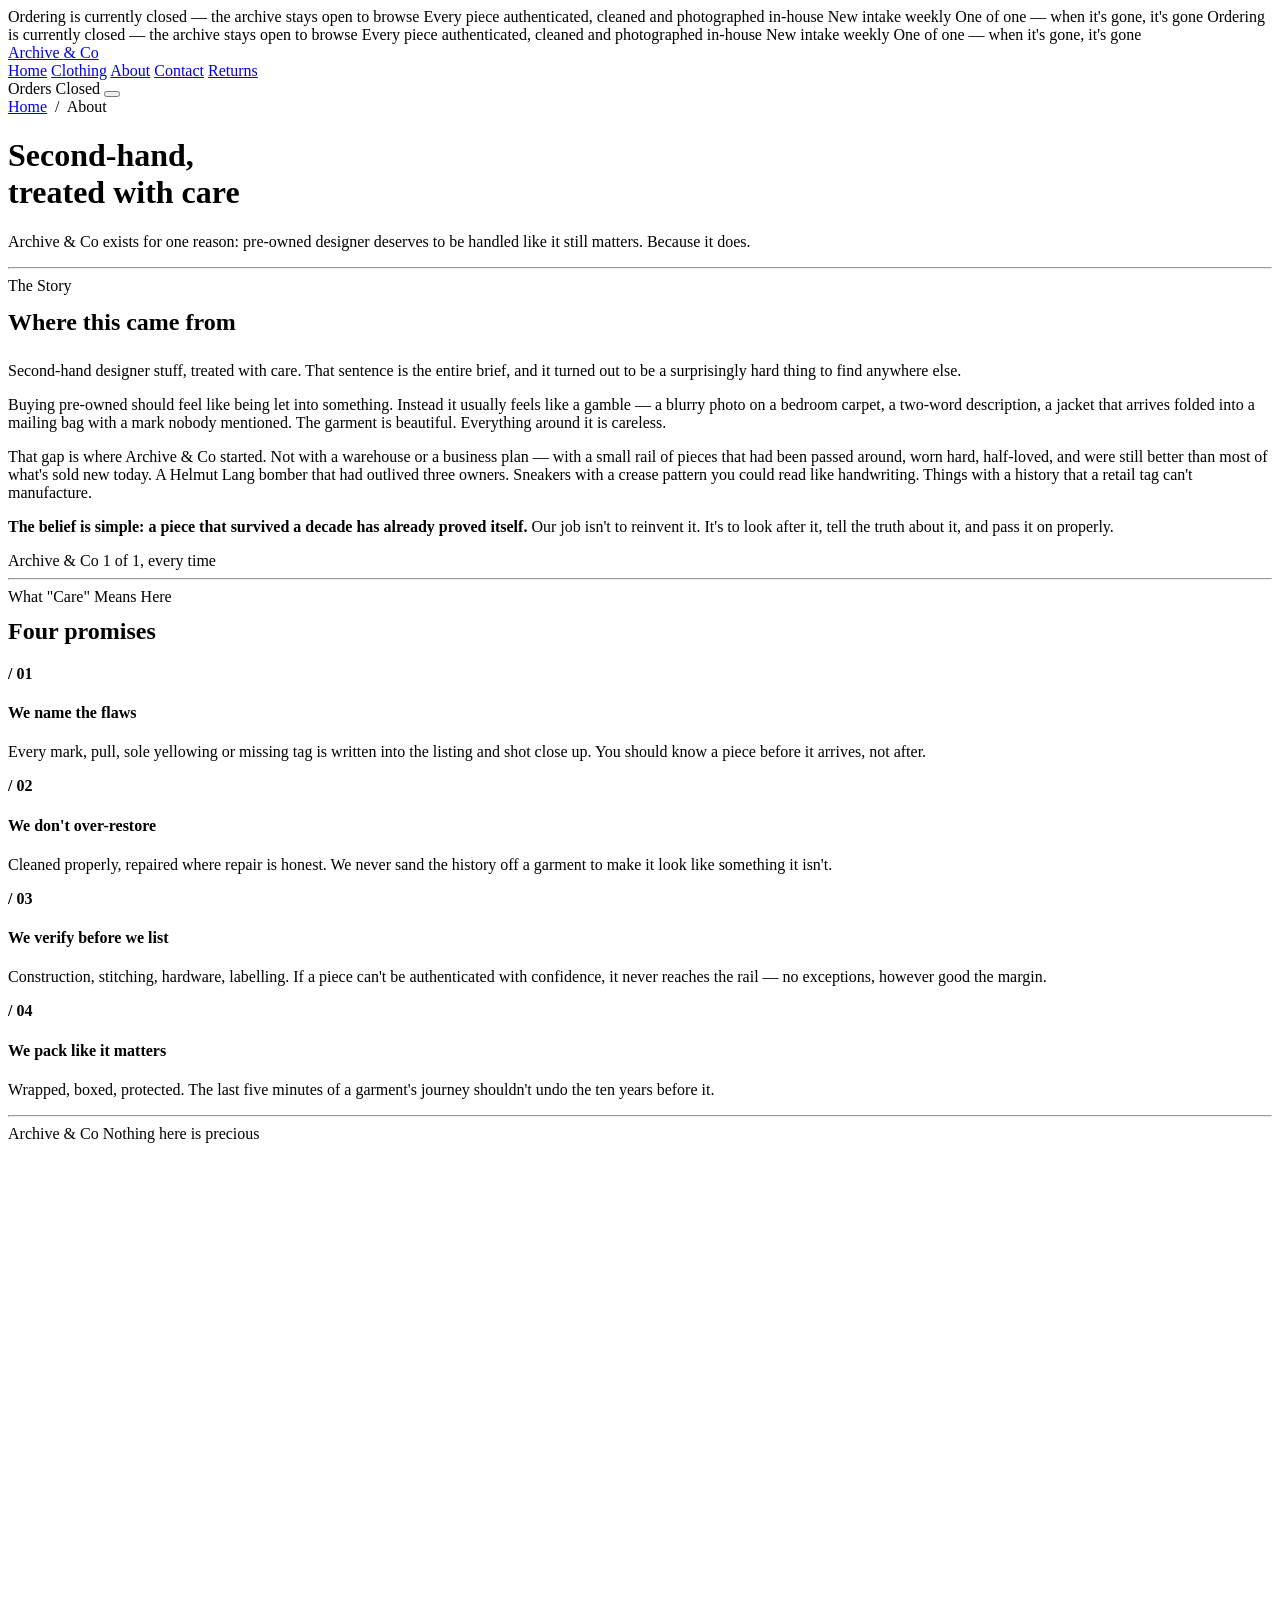
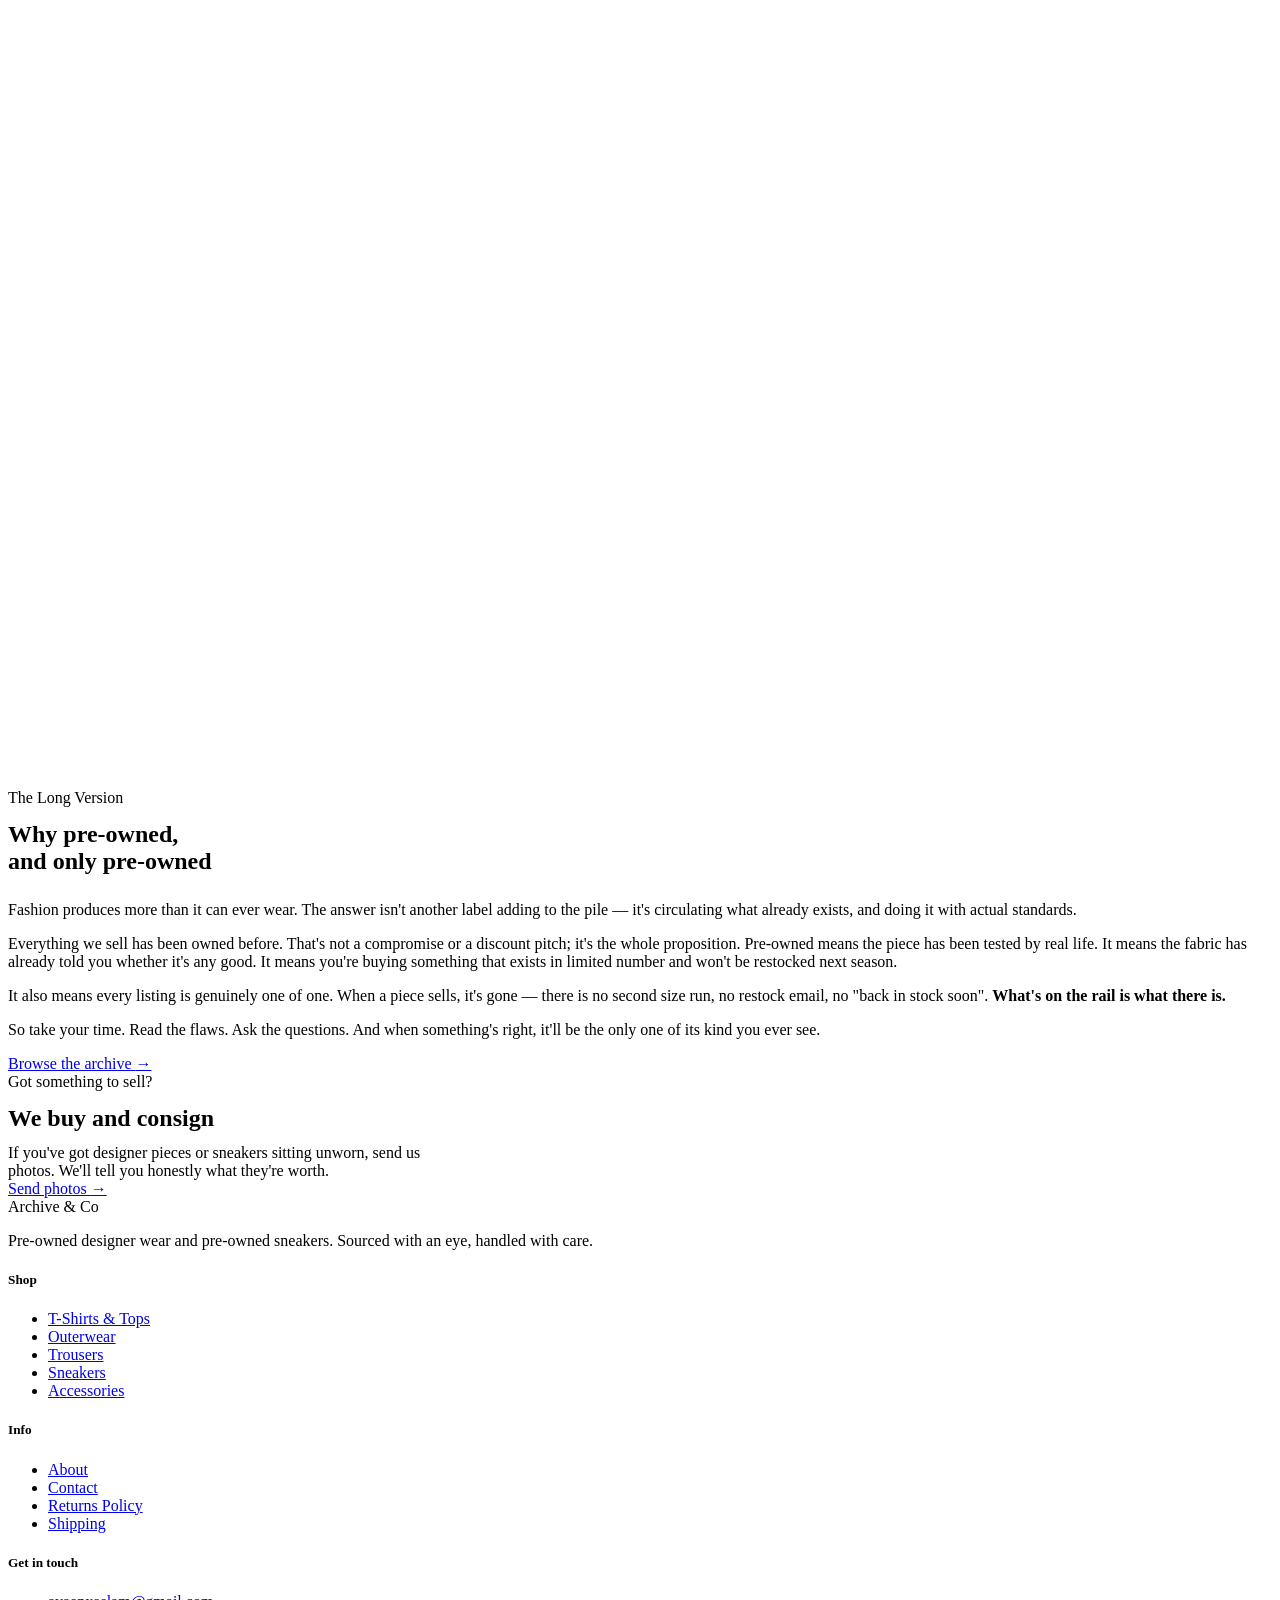
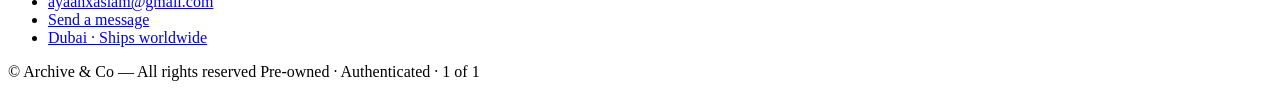
==== about.html @ ae539482 "Add files via upload" ====
<!DOCTYPE html>
<html lang="en">
<head>
<meta charset="utf-8">
<meta name="viewport" content="width=device-width, initial-scale=1">
<title>About — ARCHIVE &amp; CO</title>
<meta name="description" content="Second-hand designer, treated with care. The story behind Archive &amp; Co.">
<meta name="theme-color" content="#0a0a0b">
<link rel="icon" type="image/svg+xml" href="assets/favicon.svg">
<link rel="stylesheet" href="assets/css/style.css">
</head>
<body>
<!-- announcement -->
<div class="ticker">
  <div class="ticker-track">
    <span data-when="closed">Ordering is currently closed — the archive stays open to browse</span>
    <span data-when="open" hidden>Ordering is open — every piece is one of one</span>
    <span>Every piece authenticated, cleaned and photographed in-house</span>
    <span>New intake weekly</span>
    <span>One of one — when it's gone, it's gone</span>
    <span data-when="closed">Ordering is currently closed — the archive stays open to browse</span>
    <span data-when="open" hidden>Ordering is open — every piece is one of one</span>
    <span>Every piece authenticated, cleaned and photographed in-house</span>
    <span>New intake weekly</span>
    <span>One of one — when it's gone, it's gone</span>
  </div>
</div>

<!-- nav -->
<nav class="nav">
  <div class="nav-inner">
    <a class="brand" href="index.html">Archive <span class="amp">&amp;</span> Co</a>
    <div class="nav-links">
      <a href="index.html">Home</a>
      <a href="clothing.html">Clothing</a>
      <a href="about.html">About</a>
      <a href="contact.html">Contact</a>
      <a href="returns.html">Returns</a>
    </div>
    <div class="nav-right">
      <span class="nav-status" data-when="closed"><i class="dot"></i> Orders Closed</span>
      <span class="nav-status" data-when="open" hidden><i class="dot is-open"></i> Orders Open</span>
      <button class="burger" aria-label="Menu" aria-expanded="false">
        <span></span><span></span><span></span>
      </button>
    </div>
  </div>
</nav>

<header class="phead">
  <div class="wrap">
    <div class="crumb"><a href="index.html">Home</a> &nbsp;/&nbsp; About</div>
    <h1>Second-hand,<br>treated with care</h1>
    <p class="lede">Archive &amp; Co exists for one reason: pre-owned designer deserves to be handled
      like it still matters. Because it does.</p>
  </div>
</header>

<hr class="rule">

<section class="section">
  <div class="wrap split">
    <div class="prose rv">
      <span class="eyebrow">The Story</span>
      <h2 class="h-sec" style="margin:14px 0 26px">Where this came from</h2>

      <p class="first">Second-hand designer stuff, treated with care. That sentence is the entire
        brief, and it turned out to be a surprisingly hard thing to find anywhere else.</p>

      <p>Buying pre-owned should feel like being let into something. Instead it usually feels like
        a gamble — a blurry photo on a bedroom carpet, a two-word description, a jacket that arrives
        folded into a mailing bag with a mark nobody mentioned. The garment is beautiful. Everything
        around it is careless.</p>

      <p>That gap is where Archive &amp; Co started. Not with a warehouse or a business plan — with
        a small rail of pieces that had been passed around, worn hard, half-loved, and were still
        better than most of what's sold new today. A Helmut Lang bomber that had outlived three
        owners. Sneakers with a crease pattern you could read like handwriting. Things with a
        history that a retail tag can't manufacture.</p>

      <p><strong>The belief is simple: a piece that survived a decade has already proved itself.</strong>
        Our job isn't to reinvent it. It's to look after it, tell the truth about it, and pass it on
        properly.</p>
    </div>

    <div class="frame rv">
      <span class="frame-corner tl"></span><span class="frame-corner tr"></span>
      <span class="frame-corner bl"></span><span class="frame-corner br"></span>
      <div class="frame-logo">
        <span class="frame-logo-mark">Archive <span class="amp">&amp;</span> Co</span>
        <span class="frame-logo-sub">1 of 1, every time</span>
      </div>
    </div>
  </div>
</section>

<hr class="rule">

<section class="section">
  <div class="wrap">
    <div class="sec-head rv">
      <div>
        <span class="eyebrow">What "Care" Means Here</span>
        <h2 class="h-sec" style="margin-top:12px">Four promises</h2>
      </div>
    </div>
    <div class="steps">
      <div class="step rv">
        <b>/ 01</b>
        <h4>We name the flaws</h4>
        <p>Every mark, pull, sole yellowing or missing tag is written into the listing and shot close
           up. You should know a piece before it arrives, not after.</p>
      </div>
      <div class="step rv">
        <b>/ 02</b>
        <h4>We don't over-restore</h4>
        <p>Cleaned properly, repaired where repair is honest. We never sand the history off a garment
           to make it look like something it isn't.</p>
      </div>
      <div class="step rv">
        <b>/ 03</b>
        <h4>We verify before we list</h4>
        <p>Construction, stitching, hardware, labelling. If a piece can't be authenticated with
           confidence, it never reaches the rail — no exceptions, however good the margin.</p>
      </div>
      <div class="step rv">
        <b>/ 04</b>
        <h4>We pack like it matters</h4>
        <p>Wrapped, boxed, protected. The last five minutes of a garment's journey shouldn't undo
           the ten years before it.</p>
      </div>
    </div>
  </div>
</section>

<hr class="rule">

<section class="section">
  <div class="wrap split">
    <div class="frame rv" style="aspect-ratio:1/1">
      <span class="frame-corner tl"></span><span class="frame-corner tr"></span>
      <span class="frame-corner bl"></span><span class="frame-corner br"></span>
      <div class="frame-logo">
        <span class="frame-logo-mark">Archive <span class="amp">&amp;</span> Co</span>
        <span class="frame-logo-sub">Nothing here is precious</span>
      </div>
    </div>
    <div class="prose rv">
      <span class="eyebrow">The Long Version</span>
      <h2 class="h-sec" style="margin:14px 0 26px">Why pre-owned,<br>and only pre-owned</h2>
      <p>Fashion produces more than it can ever wear. The answer isn't another label adding to the
        pile — it's circulating what already exists, and doing it with actual standards.</p>
      <p>Everything we sell has been owned before. That's not a compromise or a discount pitch; it's
        the whole proposition. Pre-owned means the piece has been tested by real life. It means the
        fabric has already told you whether it's any good. It means you're buying something that
        exists in limited number and won't be restocked next season.</p>
      <p>It also means every listing is genuinely one of one. When a piece sells, it's gone — there
        is no second size run, no restock email, no "back in stock soon". <strong>What's on the rail
        is what there is.</strong></p>
      <p>So take your time. Read the flaws. Ask the questions. And when something's right, it'll be
        the only one of its kind you ever see.</p>
      <a class="btn btn-accent" href="clothing.html" style="margin-top:10px">Browse the archive <span class="arrow">→</span></a>
    </div>
  </div>
</section>

<section class="section" style="padding-top:0">
  <div class="wrap">
    <div class="banner rv">
      <div>
        <span class="eyebrow" style="color:var(--accent)">Got something to sell?</span>
        <h2 class="h-sec" style="margin:14px 0 12px">We buy and consign</h2>
        <p class="muted" style="max-width:52ch;margin:0">If you've got designer pieces or sneakers
          sitting unworn, send us photos. We'll tell you honestly what they're worth.</p>
      </div>
      <a class="btn btn-accent" href="contact.html">Send photos <span class="arrow">→</span></a>
    </div>
  </div>
</section>
<!-- footer -->
<footer class="foot">
  <div class="wrap">
    <div class="foot-grid">
      <div class="foot-brand">
        <div class="display-sm">Archive <span class="amp">&amp;</span> Co</div>
        <p>Pre-owned designer wear and pre-owned sneakers. Sourced with an eye, handled with care.</p>
      </div>
      <div>
        <h5>Shop</h5>
        <ul>
          <li><a href="clothing.html#tops">T-Shirts &amp; Tops</a></li>
          <li><a href="clothing.html#outerwear">Outerwear</a></li>
          <li><a href="clothing.html#trousers">Trousers</a></li>
          <li><a href="clothing.html#sneakers">Sneakers</a></li>
          <li><a href="clothing.html#accessories">Accessories</a></li>
        </ul>
      </div>
      <div>
        <h5>Info</h5>
        <ul>
          <li><a href="about.html">About</a></li>
          <li><a href="contact.html">Contact</a></li>
          <li><a href="returns.html">Returns Policy</a></li>
          <li><a href="returns.html#shipping">Shipping</a></li>
        </ul>
      </div>
      <div>
        <h5>Get in touch</h5>
        <ul>
          <li><a href="mailto:ayaanxaslam@gmail.com">ayaanxaslam@gmail.com</a></li>
          <li><a href="contact.html">Send a message</a></li>
          <li><a href="contact.html">Dubai · Ships worldwide</a></li>
        </ul>
      </div>
    </div>
    <div class="foot-base">
      <span>© <span data-year></span> Archive &amp; Co — All rights reserved</span>
      <span>Pre-owned · Authenticated · 1 of 1</span>
    </div>
  </div>
</footer>

<script src="assets/js/products.js"></script>
<script src="assets/js/main.js"></script>
</body>
</html>
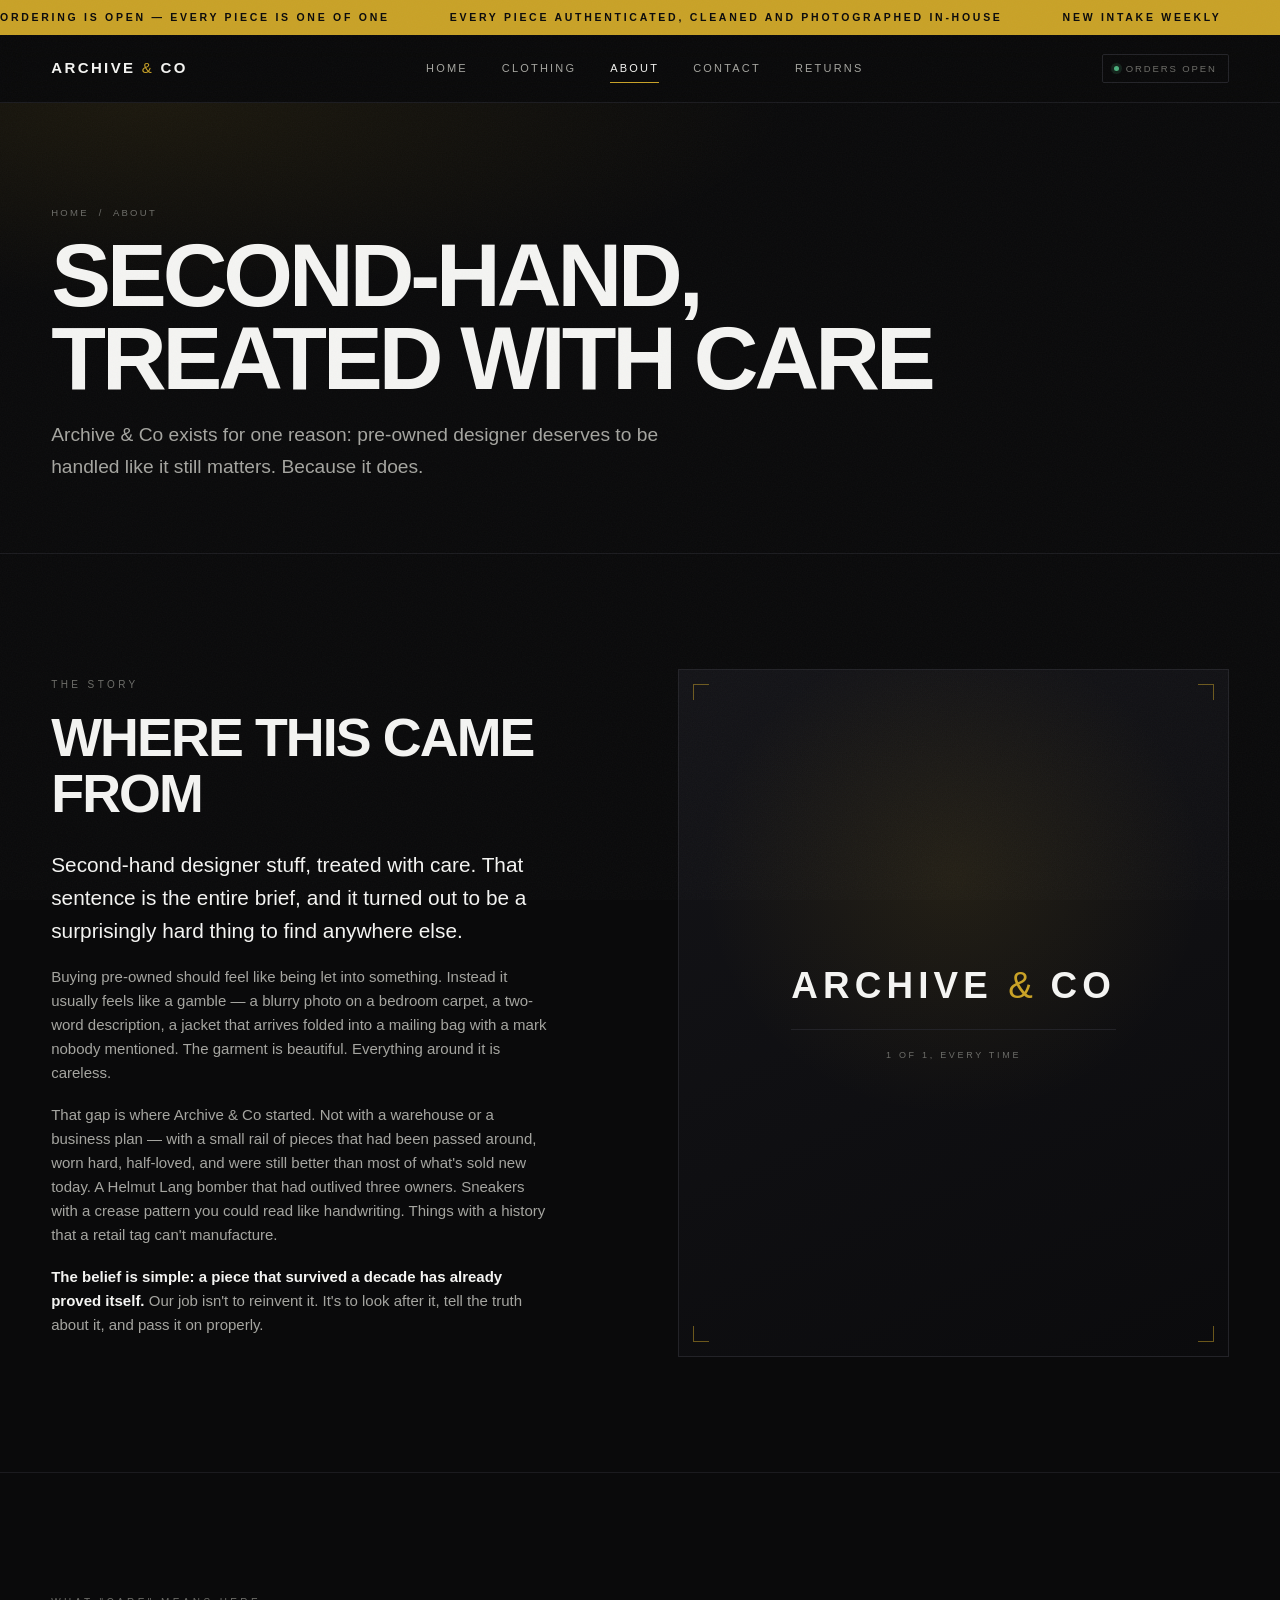
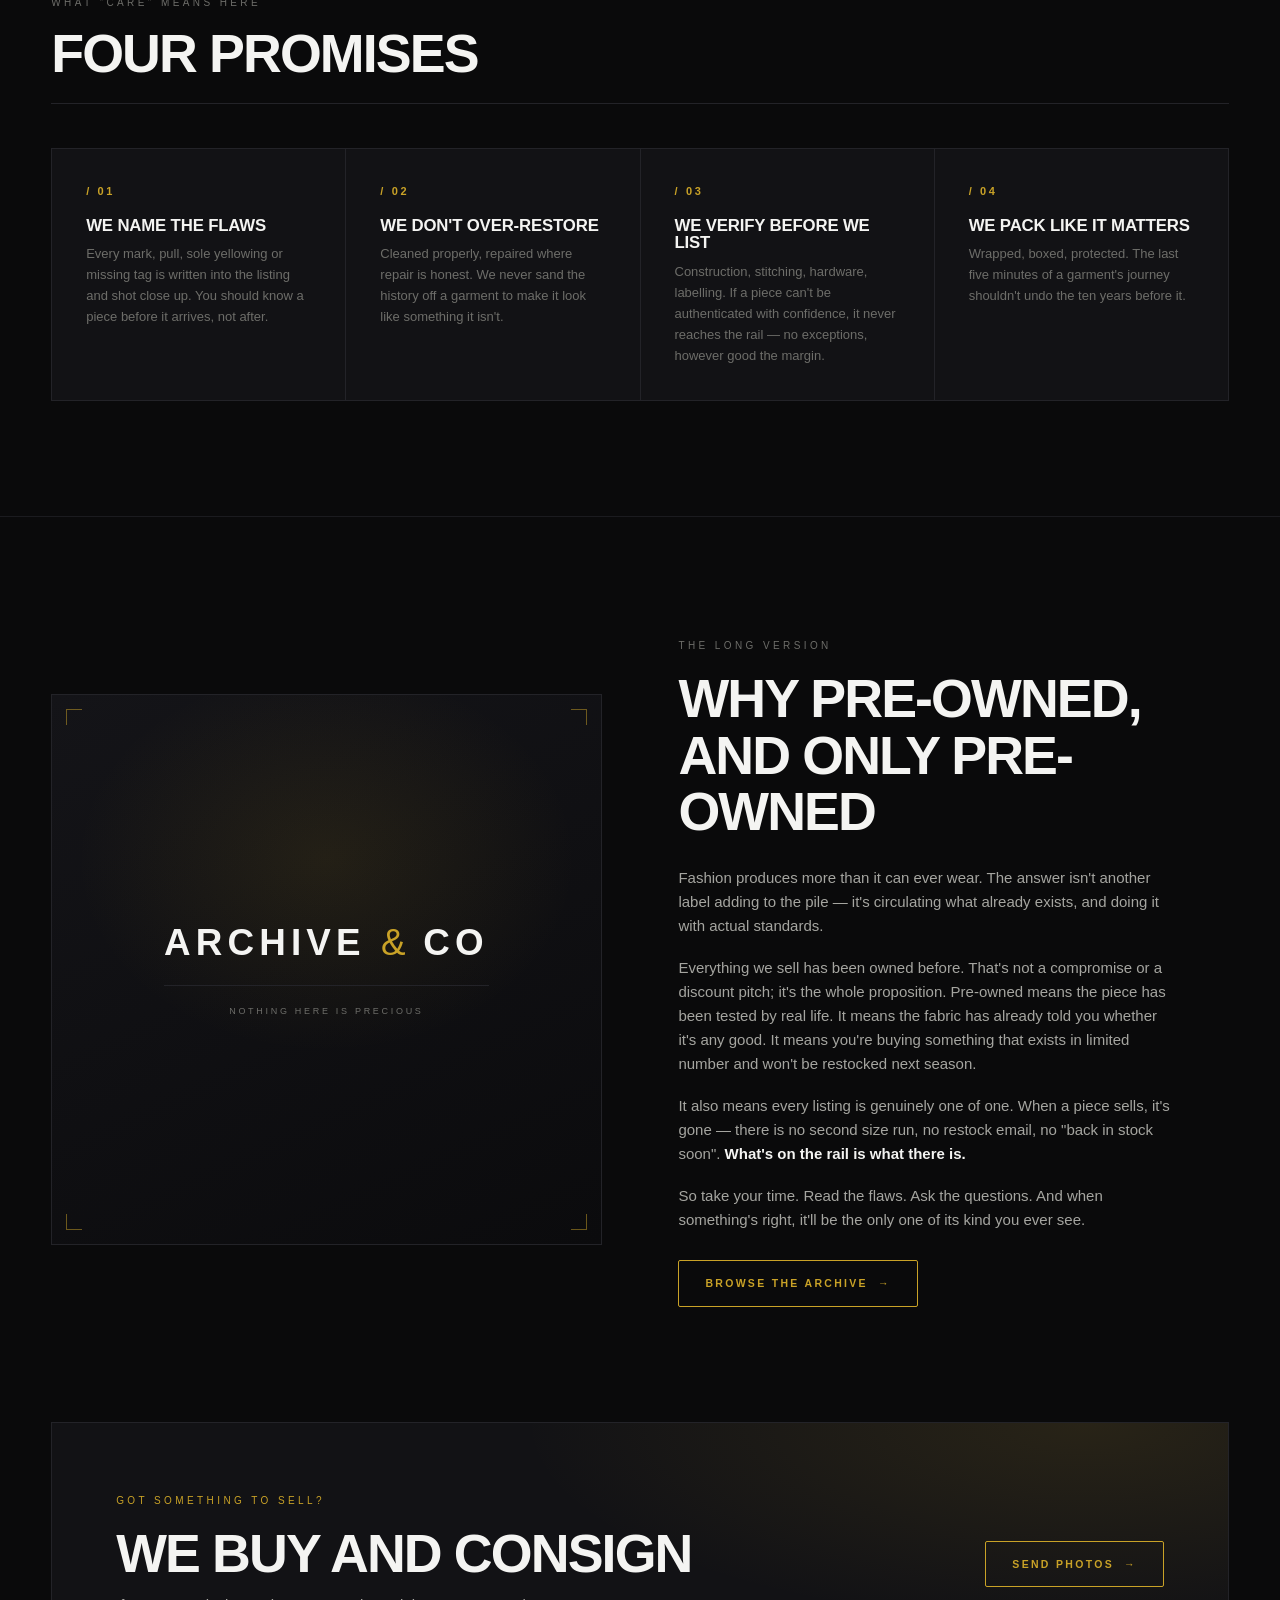
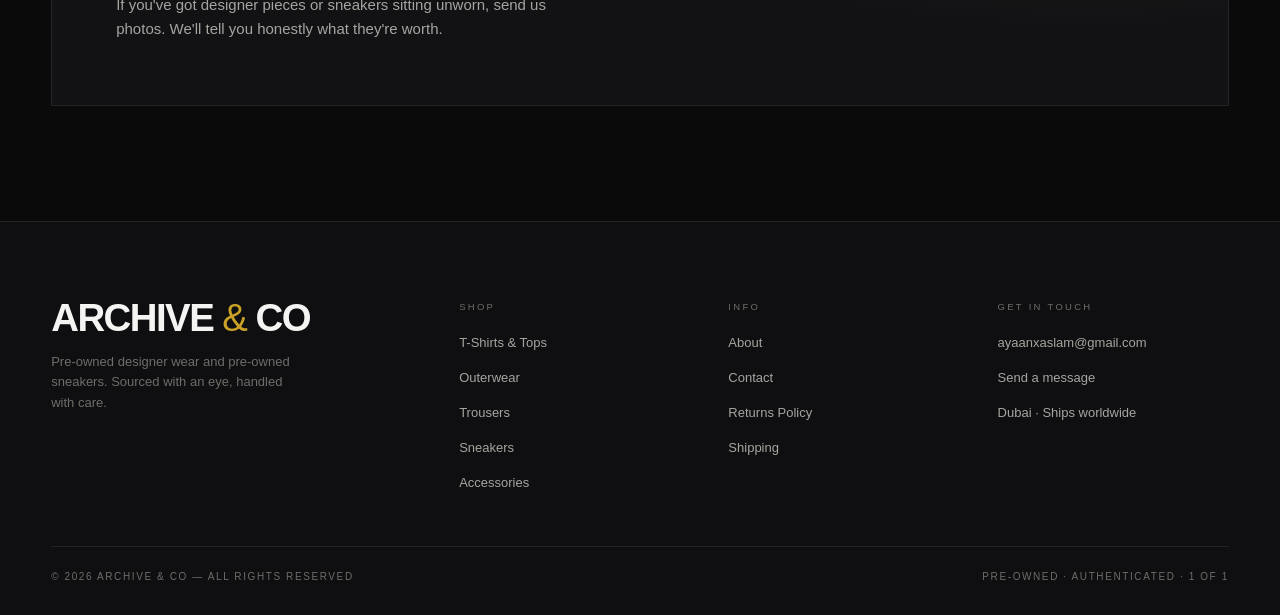
==== commit d25a62f1: "Add files via upload" ====
--- a/about.html
+++ b/about.html
@@ -6,8 +6,20 @@
 <title>About — ARCHIVE &amp; CO</title>
 <meta name="description" content="Second-hand designer, treated with care. The story behind Archive &amp; Co.">
 <meta name="theme-color" content="#0a0a0b">
-<link rel="icon" type="image/svg+xml" href="assets/favicon.svg">
-<link rel="stylesheet" href="assets/css/style.css">
+<script>
+/* Reveal-on-scroll is opt-in: the .js class below is what lets style.css hide
+   content. If main.js never runs — blocked, 404, wrong folder — we take the
+   class back off so the page reads in full instead of rendering blank. */
+(function () {
+  var d = document.documentElement;
+  d.classList.add("js");
+  function failsafe() { if (!d.dataset.revealReady) d.classList.remove("js"); }
+  window.addEventListener("load", failsafe);
+  setTimeout(failsafe, 2000);
+})();
+</script>
+<link rel="icon" type="image/svg+xml" href="favicon.svg">
+<link rel="stylesheet" href="style.css">
 </head>
 <body>
 <!-- announcement -->
@@ -220,7 +232,7 @@
   </div>
 </footer>
 
-<script src="assets/js/products.js"></script>
-<script src="assets/js/main.js"></script>
+<script src="products.js"></script>
+<script src="main.js"></script>
 </body>
 </html>
--- a/style.css
+++ b/style.css
@@ -0,0 +1,569 @@
+/* ============================================================
+   ARCHIVE & CO — core stylesheet
+   Dark editorial resale / archive aesthetic
+   ============================================================ */
+
+:root{
+  --bg:        #0a0a0b;
+  --bg-2:      #0f0f11;
+  --panel:     #121215;
+  --panel-2:   #17171b;
+  --line:      #232328;
+  --line-soft: #1b1b1f;
+  --ink:       #f4f4f2;
+  --ink-2:     #a5a5a0;
+  --ink-3:     #6d6d69;
+  --accent:    #c9a227;      /* aged brass */
+  --accent-dim:#8a6f1b;
+  --alert:     #d9503f;
+
+  --font-display: "Helvetica Neue", Helvetica, Arial, sans-serif;
+  --font-body:    "Helvetica Neue", Helvetica, Arial, sans-serif;
+
+  --maxw: 1440px;
+  --gut: clamp(20px, 4vw, 64px);
+  --nav-h: 68px;
+
+  --ease: cubic-bezier(.22,.61,.36,1);
+}
+
+*,*::before,*::after{ box-sizing:border-box; }
+
+html{ scroll-behavior:smooth; -webkit-text-size-adjust:100%; overflow-x:clip; }
+
+body{
+  margin:0;
+  background:var(--bg);
+  color:var(--ink);
+  font-family:var(--font-body);
+  font-size:15px;
+  line-height:1.6;
+  -webkit-font-smoothing:antialiased;
+  overflow-x:clip;
+}
+
+/* film grain overlay */
+body::after{
+  content:"";
+  position:fixed; inset:0;
+  pointer-events:none;
+  z-index:9999;
+  opacity:.035;
+  background-image:url("data:image/svg+xml,%3Csvg xmlns='http://www.w3.org/2000/svg' width='200' height='200'%3E%3Cfilter id='n'%3E%3CfeTurbulence type='fractalNoise' baseFrequency='.8' numOctaves='3'/%3E%3C/filter%3E%3Crect width='200' height='200' filter='url(%23n)'/%3E%3C/svg%3E");
+}
+
+[hidden]{ display:none !important; }
+
+img{ max-width:100%; display:block; }
+a{ color:inherit; text-decoration:none; }
+button{ font:inherit; color:inherit; }
+
+::selection{ background:var(--accent); color:#000; }
+
+/* ---------- type ---------- */
+h1,h2,h3,h4{ margin:0; font-weight:600; letter-spacing:-.02em; line-height:1.05; }
+
+.display{
+  font-size:clamp(2.9rem, 9.2vw, 8.4rem);
+  font-weight:700;
+  letter-spacing:-.045em;
+  line-height:.88;
+  text-transform:uppercase;
+}
+
+.h-sec{
+  font-size:clamp(1.7rem, 4.2vw, 3.4rem);
+  font-weight:600;
+  letter-spacing:-.035em;
+  text-transform:uppercase;
+}
+
+.eyebrow{
+  font-size:10px;
+  letter-spacing:.34em;
+  text-transform:uppercase;
+  color:var(--ink-3);
+  font-weight:500;
+}
+
+.lede{
+  font-size:clamp(1rem, 1.6vw, 1.2rem);
+  color:var(--ink-2);
+  line-height:1.65;
+  max-width:62ch;
+}
+
+.muted{ color:var(--ink-2); }
+.dim{ color:var(--ink-3); }
+
+/* ---------- layout ---------- */
+.wrap{ max-width:var(--maxw); margin-inline:auto; padding-inline:var(--gut); }
+.section{ padding-block:clamp(64px,9vw,140px); }
+.rule{ height:1px; background:var(--line-soft); border:0; margin:0; }
+
+.sec-head{
+  display:flex; justify-content:space-between; align-items:flex-end;
+  gap:24px; flex-wrap:wrap;
+  padding-bottom:22px; margin-bottom:44px;
+  border-bottom:1px solid var(--line);
+}
+
+/* ============================================================
+   ANNOUNCEMENT BAR
+   ============================================================ */
+.ticker{
+  background:var(--accent);
+  color:#0a0a0b;
+  font-size:10.5px;
+  letter-spacing:.26em;
+  text-transform:uppercase;
+  font-weight:700;
+  padding:9px 0;
+  overflow:hidden;
+  white-space:nowrap;
+  position:relative;
+  z-index:60;
+}
+.ticker-track{ display:inline-flex; gap:60px; animation:slide 46s linear infinite; }
+.ticker span{ display:inline-block; }
+@keyframes slide{ to{ transform:translateX(-50%); } }
+@media (prefers-reduced-motion:reduce){
+  .ticker-track{ animation:none; }
+}
+
+/* ============================================================
+   NAV
+   ============================================================ */
+.nav{
+  position:sticky; top:0; z-index:80;
+  /* containing block for the mobile dropdown panel */
+  height:var(--nav-h);
+  display:flex; align-items:center;
+  background:rgba(10,10,11,.72);
+  backdrop-filter:blur(14px) saturate(140%);
+  -webkit-backdrop-filter:blur(14px) saturate(140%);
+  border-bottom:1px solid var(--line-soft);
+}
+.nav-inner{
+  position:relative;
+  width:100%; max-width:var(--maxw); margin-inline:auto; padding-inline:var(--gut);
+  display:flex; align-items:center; justify-content:space-between; gap:20px;
+}
+.brand{
+  font-weight:700; font-size:15px; letter-spacing:.16em; text-transform:uppercase;
+  display:flex; align-items:center; gap:.42em; white-space:nowrap;
+}
+.brand .amp{ color:var(--accent); font-weight:400; }
+
+.nav-links{ display:flex; gap:34px; align-items:center; }
+.nav-links a{
+  font-size:11px; letter-spacing:.2em; text-transform:uppercase; color:var(--ink-2);
+  position:relative; padding-block:6px; transition:color .25s var(--ease);
+}
+.nav-links a::after{
+  content:""; position:absolute; left:0; bottom:0; height:1px; width:0;
+  background:var(--accent); transition:width .3s var(--ease);
+}
+.nav-links a:hover{ color:var(--ink); }
+.nav-links a:hover::after, .nav-links a[aria-current="page"]::after{ width:100%; }
+.nav-links a[aria-current="page"]{ color:var(--ink); }
+
+.nav-right{ display:flex; align-items:center; gap:18px; }
+.nav-status{
+  font-size:9.5px; letter-spacing:.2em; text-transform:uppercase;
+  color:var(--ink-3); border:1px solid var(--line);
+  padding:6px 11px; border-radius:2px; display:flex; align-items:center; gap:7px;
+}
+.dot{ width:5px; height:5px; border-radius:50%; background:var(--alert); box-shadow:0 0 0 3px rgba(217,80,63,.15); }
+.dot.is-open{ background:#4caf7d; box-shadow:0 0 0 3px rgba(76,175,125,.15); }
+
+.burger{
+  display:none; background:none; border:0; cursor:pointer; padding:10px; margin-right:-10px;
+}
+.burger span{ display:block; width:22px; height:1.5px; background:var(--ink); transition:.3s var(--ease); }
+.burger span+span{ margin-top:5px; }
+.burger[aria-expanded="true"] span:nth-child(1){ transform:translateY(6.5px) rotate(45deg); }
+.burger[aria-expanded="true"] span:nth-child(2){ opacity:0; }
+.burger[aria-expanded="true"] span:nth-child(3){ transform:translateY(-6.5px) rotate(-45deg); }
+
+@media (max-width:900px){
+  .nav-links{
+    position:absolute; top:100%; left:0; right:0;
+    flex-direction:column; gap:0; align-items:stretch;
+    background:var(--bg-2); border-bottom:1px solid var(--line);
+    padding:8px var(--gut) 22px;
+    max-height:calc(100svh - var(--nav-h)); overflow:auto;
+    opacity:0; visibility:hidden; transform:translateY(-10px);
+    transition:opacity .28s var(--ease), transform .28s var(--ease), visibility 0s linear .28s;
+  }
+  .nav-links.open{
+    opacity:1; visibility:visible; transform:translateY(0);
+    transition:opacity .28s var(--ease), transform .28s var(--ease), visibility 0s;
+  }
+  .nav-links a{ padding:16px 0; border-bottom:1px solid var(--line-soft); font-size:13px; }
+  .nav-links a::after{ display:none; }
+  .burger{ display:block; }
+  .nav-status{ display:none; }
+}
+
+/* ============================================================
+   BUTTONS
+   ============================================================ */
+.btn{
+  display:inline-flex; align-items:center; gap:10px;
+  padding:14px 26px; border:1px solid var(--ink);
+  font-size:10.5px; letter-spacing:.22em; text-transform:uppercase; font-weight:600;
+  background:transparent; color:var(--ink); cursor:pointer; border-radius:2px;
+  transition:background .3s var(--ease), color .3s var(--ease), border-color .3s var(--ease);
+}
+.btn:hover{ background:var(--ink); color:#0a0a0b; }
+.btn-accent{ border-color:var(--accent); color:var(--accent); }
+.btn-accent:hover{ background:var(--accent); color:#0a0a0b; }
+.btn-ghost{ border-color:var(--line); color:var(--ink-2); }
+.btn-ghost:hover{ border-color:var(--ink); background:transparent; color:var(--ink); }
+.btn[disabled], .btn.is-locked{
+  border-color:var(--line); color:var(--ink-3); cursor:not-allowed; background:transparent;
+}
+.btn[disabled]:hover, .btn.is-locked:hover{ background:transparent; color:var(--ink-3); }
+
+.arrow{ transition:transform .3s var(--ease); }
+.btn:hover .arrow{ transform:translateX(4px); }
+
+/* ============================================================
+   HERO
+   ============================================================ */
+.hero{
+  position:relative; min-height:min(calc(100svh - var(--nav-h)), 860px);
+  display:flex; flex-direction:column; justify-content:flex-end;
+  padding-block:clamp(80px,12vh,150px) clamp(32px,5vh,56px);
+  overflow:hidden;
+}
+.hero::before{
+  content:""; position:absolute; inset:0; z-index:0;
+  background:
+    radial-gradient(120% 80% at 78% 8%, rgba(201,162,39,.13), transparent 58%),
+    radial-gradient(90% 70% at 8% 92%, rgba(255,255,255,.05), transparent 60%),
+    linear-gradient(180deg, #0d0d0f 0%, #0a0a0b 70%);
+}
+.hero-grid-lines{
+  position:absolute; inset:0; z-index:0; opacity:.5;
+  background-image:linear-gradient(90deg, var(--line-soft) 1px, transparent 1px);
+  background-size:calc(100% / 6) 100%;
+}
+.hero .wrap{ position:relative; z-index:2; width:100%; }
+
+.hero-top{
+  position:absolute; top:0; left:0; right:0; z-index:2;
+  padding:clamp(28px,5vh,54px) var(--gut) 0;
+  max-width:var(--maxw); margin-inline:auto;
+  display:flex; justify-content:space-between; gap:20px; flex-wrap:wrap;
+}
+.hero h1{ margin-bottom:26px; }
+.hero h1 .amp{ color:var(--accent); font-weight:300; }
+.hero-foot{
+  display:flex; justify-content:space-between; align-items:flex-end;
+  gap:40px; flex-wrap:wrap; margin-top:36px;
+  padding-top:28px; border-top:1px solid var(--line);
+}
+.hero-actions{ display:flex; gap:12px; flex-wrap:wrap; }
+
+.stats{ display:flex; gap:clamp(24px,4vw,56px); flex-wrap:wrap; }
+.stat b{ display:block; font-size:clamp(1.5rem,2.6vw,2.2rem); font-weight:600; letter-spacing:-.03em; line-height:1; }
+.stat span{ font-size:9.5px; letter-spacing:.22em; text-transform:uppercase; color:var(--ink-3); }
+
+/* ============================================================
+   CATEGORY GRID
+   ============================================================ */
+.cats{ display:grid; grid-template-columns:repeat(3,1fr); gap:1px; background:var(--line); border:1px solid var(--line); }
+@media (max-width:900px){ .cats{ grid-template-columns:repeat(2,1fr); } }
+@media (max-width:540px){ .cats{ grid-template-columns:1fr; } }
+.cat{
+  position:relative; background:var(--panel); padding:clamp(26px,3vw,40px);
+  min-height:clamp(210px,26vw,290px);
+  display:flex; flex-direction:column; justify-content:space-between;
+  overflow:hidden; transition:background .4s var(--ease);
+}
+.cat::before{
+  content:""; position:absolute; inset:0;
+  background:linear-gradient(160deg, rgba(201,162,39,.14), transparent 55%);
+  opacity:0; transition:opacity .45s var(--ease);
+}
+.cat:hover{ background:var(--panel-2); }
+.cat:hover::before{ opacity:1; }
+.cat-num{ font-size:10px; letter-spacing:.24em; color:var(--ink-3); position:relative; }
+.cat-body{ position:relative; }
+.cat h3{ font-size:clamp(1.25rem,2.2vw,1.75rem); text-transform:uppercase; letter-spacing:-.02em; margin-bottom:8px; }
+.cat p{ margin:0; font-size:12.5px; color:var(--ink-3); }
+.cat-go{
+  margin-top:18px; display:inline-flex; align-items:center; gap:8px;
+  font-size:10px; letter-spacing:.2em; text-transform:uppercase; color:var(--accent);
+  opacity:0; transform:translateY(6px); transition:.4s var(--ease);
+}
+.cat:hover .cat-go{ opacity:1; transform:translateY(0); }
+
+/* ============================================================
+   PRODUCT GRID
+   ============================================================ */
+.filters{
+  display:flex; gap:8px; flex-wrap:wrap; align-items:center;
+  padding-bottom:26px; margin-bottom:34px; border-bottom:1px solid var(--line);
+}
+.chip{
+  border:1px solid var(--line); background:transparent; color:var(--ink-2);
+  padding:9px 16px; border-radius:2px; cursor:pointer;
+  font-size:10px; letter-spacing:.18em; text-transform:uppercase; font-weight:500;
+  transition:.25s var(--ease);
+}
+.chip:hover{ border-color:var(--ink-3); color:var(--ink); }
+.chip.active{ background:var(--ink); border-color:var(--ink); color:#0a0a0b; }
+.filter-count{ margin-left:auto; font-size:10px; letter-spacing:.2em; text-transform:uppercase; color:var(--ink-3); }
+
+.grid{
+  display:grid; gap:1px; background:transparent;
+  grid-template-columns:repeat(auto-fill,minmax(255px,1fr));
+  border:1px solid var(--line);
+}
+.card{
+  background:var(--bg); position:relative; display:flex; flex-direction:column;
+  outline:1px solid var(--line);   /* overlaps the 1px gap -> one crisp rule between cards */
+  transition:background .35s var(--ease);
+}
+.card:hover{ background:var(--panel); }
+
+.card-media{
+  position:relative; aspect-ratio:4/5; overflow:hidden;
+  background:linear-gradient(150deg,#151519,#0d0d10);
+  display:flex; align-items:center; justify-content:center;
+}
+.card-media::after{
+  content:""; position:absolute; inset:0;
+  background:radial-gradient(70% 55% at 50% 38%, rgba(255,255,255,.055), transparent 70%);
+}
+.card-media img{ width:100%; height:100%; object-fit:cover; transition:transform .7s var(--ease); }
+.card:hover .card-media img{ transform:scale(1.045); }
+
+/* placeholder monogram tile (used until real photography is dropped in) */
+.ph{
+  position:relative; width:100%; height:100%;
+  display:flex; align-items:center; justify-content:center; flex-direction:column; gap:10px;
+  background-image:
+    repeating-linear-gradient(45deg, rgba(255,255,255,.018) 0 2px, transparent 2px 9px);
+}
+.ph b{
+  font-size:clamp(2rem,4vw,3rem); font-weight:700; letter-spacing:-.05em;
+  color:rgba(255,255,255,.10); text-transform:uppercase;
+}
+.ph i{ font-style:normal; font-size:9px; letter-spacing:.28em; text-transform:uppercase; color:rgba(255,255,255,.16); }
+
+.tags{ position:absolute; top:12px; left:12px; display:flex; flex-direction:column; gap:6px; z-index:2; }
+.tag{
+  font-size:8.5px; letter-spacing:.18em; text-transform:uppercase; font-weight:700;
+  padding:5px 9px; border-radius:2px; background:rgba(10,10,11,.82); border:1px solid var(--line);
+  color:var(--ink-2); backdrop-filter:blur(6px);
+}
+.tag.grail{ border-color:var(--accent-dim); color:var(--accent); }
+.tag.sold{ background:var(--ink); color:#0a0a0b; border-color:var(--ink); }
+
+.card-body{ padding:18px 18px 22px; display:flex; flex-direction:column; gap:6px; flex:1; }
+.card-brand{ font-size:9.5px; letter-spacing:.24em; text-transform:uppercase; color:var(--ink-3); }
+.card-name{ font-size:14px; font-weight:500; letter-spacing:-.01em; line-height:1.35; }
+.card-meta{ font-size:11px; color:var(--ink-3); letter-spacing:.02em; }
+.card-foot{
+  margin-top:auto; padding-top:14px; display:flex; align-items:center; justify-content:space-between; gap:10px;
+}
+.price{ font-size:14px; font-weight:600; letter-spacing:-.01em; }
+.price s{ color:var(--ink-3); font-weight:400; font-size:11.5px; margin-right:7px; }
+.enq{
+  font-size:9.5px; letter-spacing:.16em; text-transform:uppercase; color:var(--ink-3);
+  border:1px solid var(--line); padding:7px 11px; border-radius:2px; background:transparent;
+  cursor:not-allowed;
+}
+
+.empty{
+  grid-column:1/-1; background:var(--bg); padding:70px 24px; text-align:center;
+}
+.empty p{ color:var(--ink-3); font-size:13px; letter-spacing:.05em; }
+
+/* ============================================================
+   SPLIT / ABOUT
+   ============================================================ */
+.split{ display:grid; grid-template-columns:1fr 1fr; gap:clamp(32px,6vw,88px); align-items:center; }
+@media (max-width:860px){ .split{ grid-template-columns:1fr; } }
+
+.frame{
+  position:relative; aspect-ratio:4/5; border:1px solid var(--line);
+  background:linear-gradient(155deg,#141418,#0b0b0d);
+  display:flex; align-items:center; justify-content:center; overflow:hidden;
+}
+.frame::before{
+  content:""; position:absolute; inset:0;
+  background:radial-gradient(65% 50% at 50% 30%, rgba(201,162,39,.10), transparent 70%);
+}
+/* the navbar wordmark, blown up as a plaque inside a .frame */
+.frame-logo{
+  position:relative; text-align:center;
+  padding-inline:clamp(20px,7%,52px);
+}
+.frame-logo-mark{
+  display:block;
+  font-size:clamp(1.25rem,3.4vw,2.3rem);
+  font-weight:700; letter-spacing:.14em; text-transform:uppercase;
+  color:var(--ink); line-height:1.2;
+}
+.frame-logo-mark .amp{ color:var(--accent); font-weight:400; letter-spacing:.06em; }
+.frame-logo-sub{
+  display:block; margin-top:20px; padding-top:18px;
+  border-top:1px solid var(--line);
+  font-size:9px; letter-spacing:.3em; text-transform:uppercase; color:var(--ink-3);
+}
+.frame-corner{ position:absolute; width:16px; height:16px; border:1px solid rgba(201,162,39,.5); }
+.frame-corner.tl{ top:14px; left:14px; border-right:0; border-bottom:0; }
+.frame-corner.tr{ top:14px; right:14px; border-left:0; border-bottom:0; }
+.frame-corner.bl{ bottom:14px; left:14px; border-right:0; border-top:0; }
+.frame-corner.br{ bottom:14px; right:14px; border-left:0; border-top:0; }
+
+.prose p{ color:var(--ink-2); margin:0 0 18px; max-width:60ch; }
+.prose p.first{ color:var(--ink); font-size:clamp(1.05rem,1.7vw,1.3rem); line-height:1.6; }
+.prose strong{ color:var(--ink); font-weight:600; }
+
+/* ============================================================
+   PROCESS / STEPS
+   ============================================================ */
+.steps{ display:grid; grid-template-columns:repeat(4,1fr); gap:1px; background:var(--line); border:1px solid var(--line); }
+@media (max-width:1020px){ .steps{ grid-template-columns:repeat(2,1fr); } }
+@media (max-width:540px){ .steps{ grid-template-columns:1fr; } }
+.step{ background:var(--panel); padding:clamp(24px,3vw,34px); }
+.step b{ display:block; font-size:11px; letter-spacing:.24em; color:var(--accent); margin-bottom:16px; }
+.step h4{ font-size:1.05rem; margin-bottom:9px; text-transform:uppercase; letter-spacing:-.01em; }
+.step p{ margin:0; font-size:13px; color:var(--ink-3); line-height:1.62; }
+
+/* ============================================================
+   ACCORDION (policy / faq)
+   ============================================================ */
+.acc{ border-top:1px solid var(--line); }
+.acc-item{ border-bottom:1px solid var(--line); }
+.acc-q{
+  width:100%; background:none; border:0; cursor:pointer; text-align:left;
+  padding:24px 0; display:flex; align-items:center; justify-content:space-between; gap:20px;
+  font-size:clamp(.95rem,1.5vw,1.15rem); font-weight:500; letter-spacing:-.01em;
+  transition:color .25s var(--ease);
+}
+.acc-q:hover{ color:var(--accent); }
+.acc-ico{ position:relative; width:13px; height:13px; flex-shrink:0; }
+.acc-ico::before,.acc-ico::after{
+  content:""; position:absolute; background:currentColor; transition:transform .35s var(--ease);
+}
+.acc-ico::before{ top:6px; left:0; width:13px; height:1px; }
+.acc-ico::after{ left:6px; top:0; width:1px; height:13px; }
+.acc-item.open .acc-ico::after{ transform:rotate(90deg); }
+.acc-a{ max-height:0; overflow:hidden; transition:max-height .45s var(--ease); }
+.acc-a > div{ padding-bottom:26px; color:var(--ink-2); font-size:14px; max-width:72ch; }
+.acc-a ul{ margin:12px 0 0; padding-left:18px; }
+.acc-a li{ margin-bottom:8px; }
+
+/* ============================================================
+   FORM
+   ============================================================ */
+.form{ display:grid; gap:20px; }
+.row2{ display:grid; grid-template-columns:1fr 1fr; gap:20px; }
+@media (max-width:640px){ .row2{ grid-template-columns:1fr; } }
+.field label{
+  display:block; font-size:9.5px; letter-spacing:.22em; text-transform:uppercase;
+  color:var(--ink-3); margin-bottom:9px;
+}
+.field input, .field textarea, .field select{
+  width:100%; background:var(--panel); border:1px solid var(--line); color:var(--ink);
+  padding:14px 15px; font-family:inherit; font-size:14px; border-radius:2px;
+  transition:border-color .25s var(--ease), background .25s var(--ease);
+}
+.field textarea{ min-height:150px; resize:vertical; }
+.field input:focus, .field textarea:focus, .field select:focus{
+  outline:none; border-color:var(--accent); background:var(--panel-2);
+}
+.field input::placeholder, .field textarea::placeholder{ color:var(--ink-3); }
+
+.note{
+  border:1px solid var(--line); border-left:2px solid var(--accent);
+  background:var(--panel); padding:20px 22px; border-radius:2px;
+}
+.note b{ display:block; font-size:10px; letter-spacing:.22em; text-transform:uppercase; color:var(--accent); margin-bottom:9px; }
+.note p{ margin:0; font-size:13.5px; color:var(--ink-2); }
+.note.is-error{ border-left-color:var(--alert); }
+.note.is-error b{ color:var(--alert); }
+
+/* the email row on contact is a link */
+a.channel{ color:inherit; }
+a.channel:hover span{ color:var(--accent); }
+
+/* contact channel list */
+.channels{ display:grid; gap:1px; background:var(--line); border:1px solid var(--line); }
+.channel{
+  background:var(--panel); padding:22px 24px;
+  display:flex; align-items:center; justify-content:space-between; gap:18px; flex-wrap:wrap;
+  transition:background .3s var(--ease);
+}
+.channel:hover{ background:var(--panel-2); }
+.channel b{ display:block; font-size:10px; letter-spacing:.22em; text-transform:uppercase; color:var(--ink-3); margin-bottom:6px; }
+.channel span{ font-size:15px; letter-spacing:-.01em; }
+
+/* ============================================================
+   BANNER / CTA
+   ============================================================ */
+.banner{
+  border:1px solid var(--line); background:var(--panel);
+  padding:clamp(34px,5vw,64px); position:relative; overflow:hidden;
+  display:flex; align-items:center; justify-content:space-between; gap:32px; flex-wrap:wrap;
+}
+.banner::before{
+  content:""; position:absolute; inset:0;
+  background:radial-gradient(80% 120% at 88% 0%, rgba(201,162,39,.12), transparent 60%);
+}
+.banner > *{ position:relative; }
+
+/* ============================================================
+   FOOTER
+   ============================================================ */
+.foot{ border-top:1px solid var(--line); background:var(--bg-2); padding-block:clamp(48px,6vw,80px) 30px; }
+.foot-grid{ display:grid; grid-template-columns:1.6fr 1fr 1fr 1fr; gap:38px; }
+@media (max-width:860px){ .foot-grid{ grid-template-columns:1fr 1fr; } }
+@media (max-width:520px){ .foot-grid{ grid-template-columns:1fr; } }
+.foot h5{ font-size:9.5px; letter-spacing:.24em; text-transform:uppercase; color:var(--ink-3); margin:0 0 16px; font-weight:500; }
+.foot ul{ list-style:none; margin:0; padding:0; display:grid; gap:11px; }
+.foot a{ font-size:13px; color:var(--ink-2); transition:color .25s var(--ease); }
+.foot a:hover{ color:var(--accent); }
+.foot-brand .display-sm{
+  font-size:clamp(1.6rem,3.4vw,2.4rem); font-weight:700; letter-spacing:-.04em; text-transform:uppercase; line-height:1;
+}
+.foot-brand .amp{ color:var(--accent); font-weight:300; }
+.foot-brand p{ color:var(--ink-3); font-size:13px; max-width:34ch; margin-top:14px; }
+.foot-base{
+  margin-top:52px; padding-top:22px; border-top:1px solid var(--line);
+  display:flex; justify-content:space-between; gap:16px; flex-wrap:wrap;
+  font-size:10px; letter-spacing:.16em; text-transform:uppercase; color:var(--ink-3);
+}
+
+/* ============================================================
+   PAGE HEADER (inner pages)
+   ============================================================ */
+.phead{ padding-block:clamp(56px,8vw,110px) clamp(34px,4vw,58px); position:relative; overflow:hidden; }
+.phead::before{
+  content:""; position:absolute; inset:0;
+  background:radial-gradient(80% 70% at 12% 0%, rgba(201,162,39,.09), transparent 62%);
+}
+.phead .wrap{ position:relative; }
+.phead h1{ font-size:clamp(2.4rem,7vw,5.6rem); text-transform:uppercase; letter-spacing:-.045em; line-height:.92; margin:14px 0 20px; }
+.crumb{ font-size:9.5px; letter-spacing:.24em; text-transform:uppercase; color:var(--ink-3); }
+.crumb a:hover{ color:var(--accent); }
+
+/* ============================================================
+   REVEAL ANIMATION
+   ============================================================ */
+/* Content is visible by default and only hidden once we KNOW scripting is
+   available to reveal it again — the .js class is set by an inline script in
+   <head>. Without it the page still reads fully instead of rendering blank. */
+.js .rv{ opacity:0; transform:translateY(22px); transition:opacity .8s var(--ease), transform .8s var(--ease); }
+.js .rv.in{ opacity:1; transform:none; }
+@media (prefers-reduced-motion:reduce){
+  .js .rv{ opacity:1; transform:none; transition:none; }
+  html{ scroll-behavior:auto; }
+}
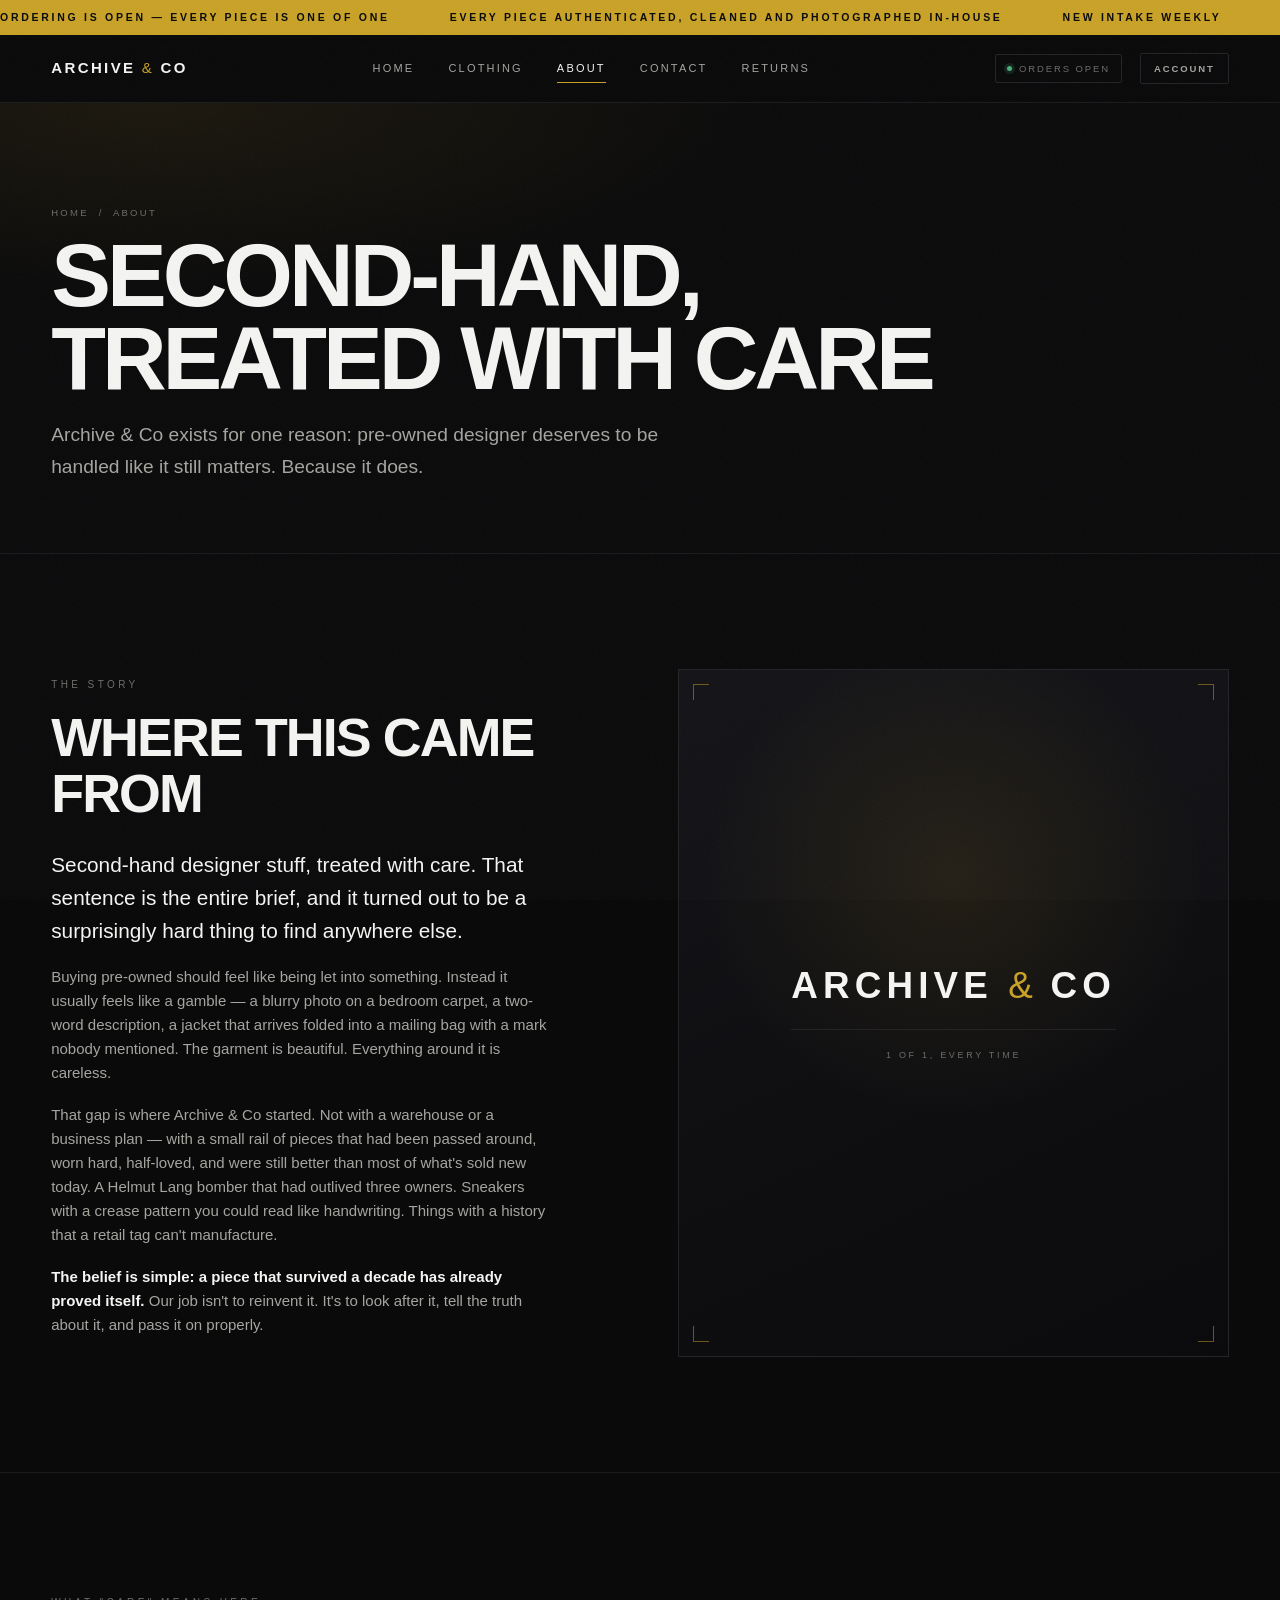
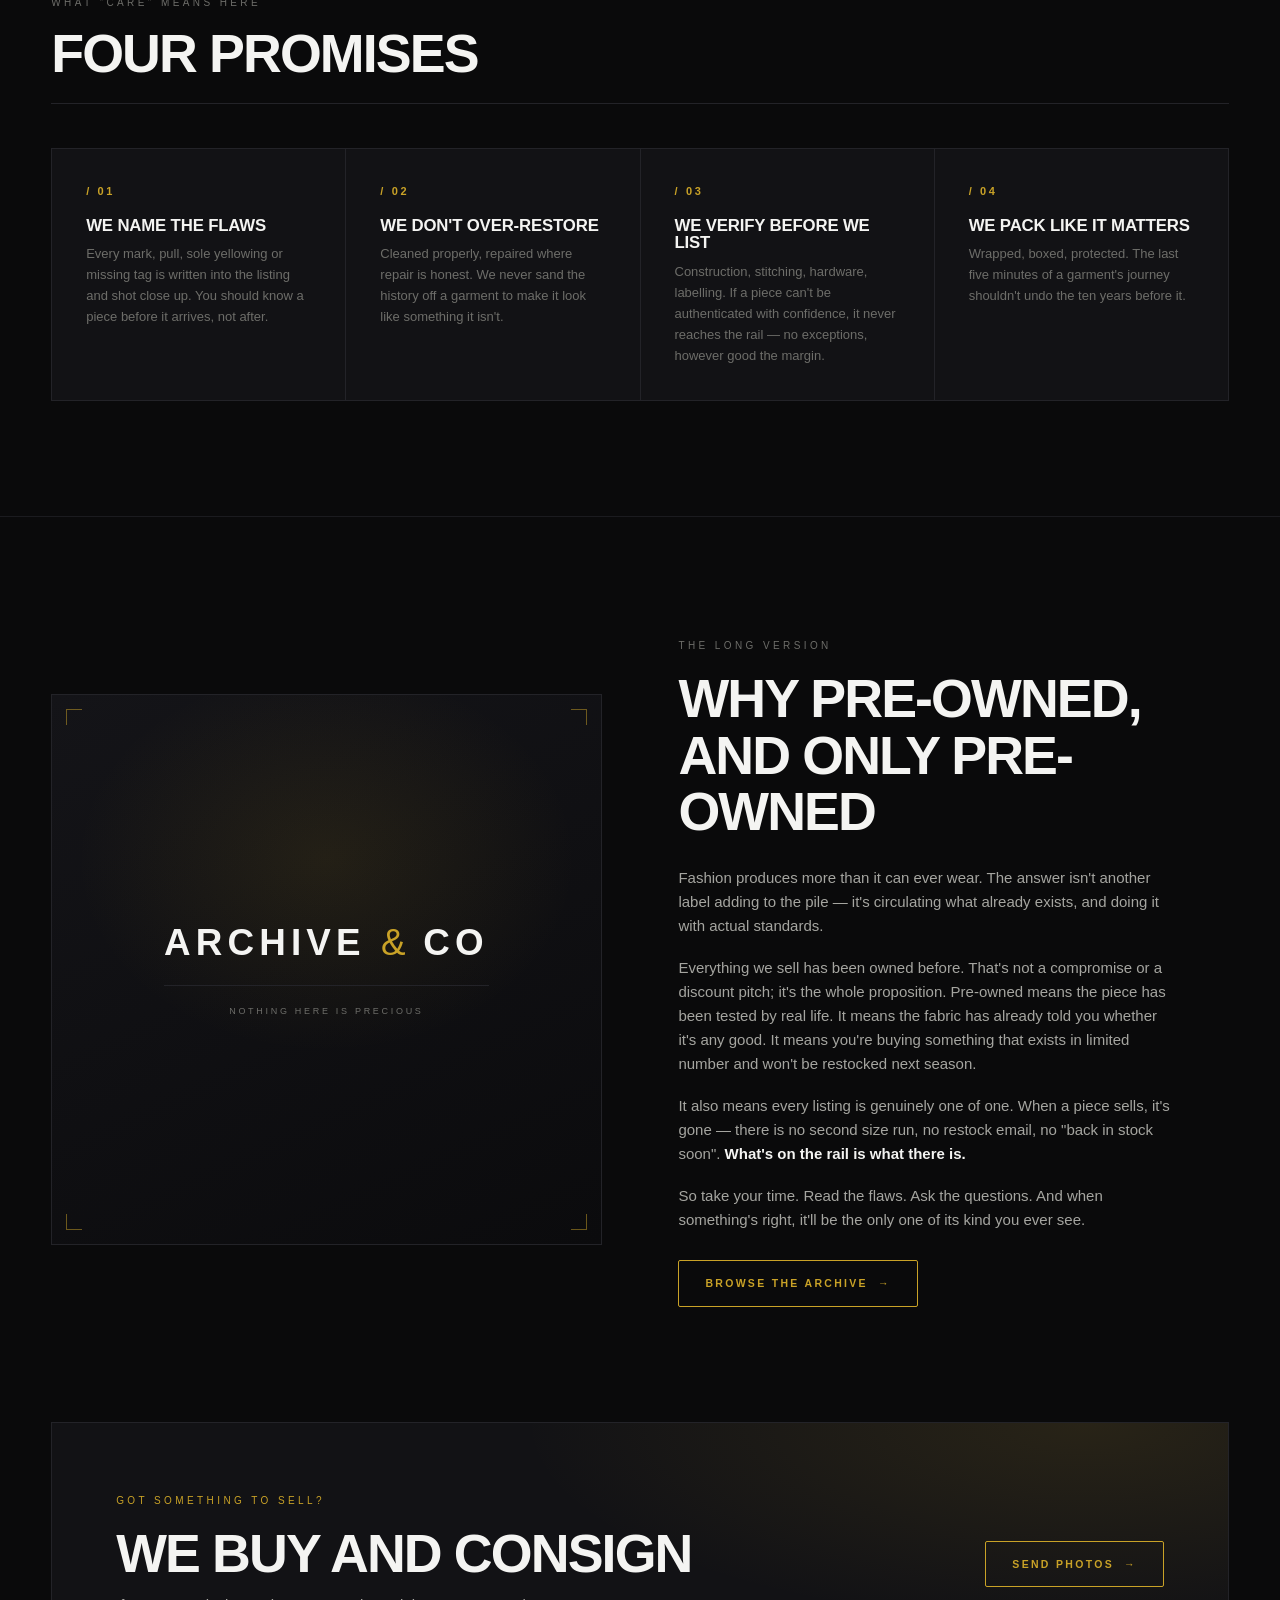
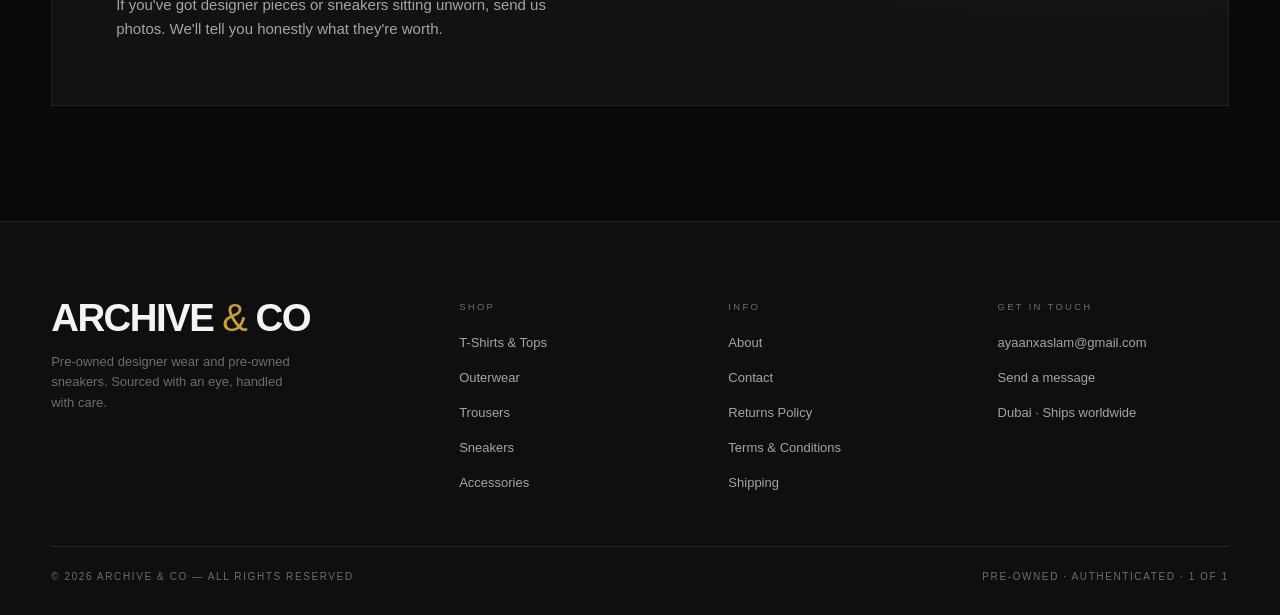
==== commit dbda51e7: "Add files via upload" ====
--- a/about.html
+++ b/about.html
@@ -213,6 +213,7 @@
           <li><a href="about.html">About</a></li>
           <li><a href="contact.html">Contact</a></li>
           <li><a href="returns.html">Returns Policy</a></li>
+          <li><a href="terms.html">Terms &amp; Conditions</a></li>
           <li><a href="returns.html#shipping">Shipping</a></li>
         </ul>
       </div>
@@ -233,6 +234,8 @@
 </footer>
 
 <script src="products.js"></script>
+<script src="store.js"></script>
 <script src="main.js"></script>
+<script src="account.js"></script>
 </body>
 </html>
--- a/style.css
+++ b/style.css
@@ -567,3 +567,237 @@
   .js .rv{ opacity:1; transform:none; transition:none; }
   html{ scroll-behavior:auto; }
 }
+
+/* ============================================================
+   ACCOUNTS · CART · ORDERS
+   ============================================================ */
+
+.no-scroll{ overflow:hidden; }
+
+/* ---------- navbar account control ---------- */
+.acct{ position:relative; }
+.acct-btn{
+  display:inline-flex; align-items:center; gap:8px;
+  background:transparent; border:1px solid var(--line); color:var(--ink-2);
+  padding:7px 13px; border-radius:2px; cursor:pointer;
+  font-size:9.5px; letter-spacing:.2em; text-transform:uppercase; font-weight:600;
+  transition:border-color .25s var(--ease), color .25s var(--ease);
+  max-width:170px;
+}
+.acct-btn:hover{ border-color:var(--ink-3); color:var(--ink); }
+.acct-label{ overflow:hidden; text-overflow:ellipsis; white-space:nowrap; }
+.acct-count{
+  display:inline-flex; align-items:center; justify-content:center;
+  min-width:16px; height:16px; padding:0 4px; border-radius:8px;
+  background:var(--accent); color:#0a0a0b; font-size:9px; letter-spacing:0; font-weight:700;
+}
+
+.acct-menu{
+  position:absolute; top:calc(100% + 9px); right:0; z-index:90;
+  min-width:212px; background:var(--panel-2);
+  border:1px solid var(--line); border-radius:2px;
+  box-shadow:0 18px 44px rgba(0,0,0,.6);
+  padding:6px;
+}
+.acct-who{
+  padding:11px 12px 12px; margin-bottom:5px; border-bottom:1px solid var(--line);
+  font-size:11.5px; color:var(--ink-3); word-break:break-all;
+}
+.acct-item{
+  display:block; width:100%; text-align:left;
+  background:none; border:0; cursor:pointer;
+  padding:10px 12px; border-radius:2px; color:var(--ink-2);
+  font-size:11px; letter-spacing:.14em; text-transform:uppercase;
+  transition:background .2s var(--ease), color .2s var(--ease);
+}
+.acct-item:hover{ background:var(--panel); color:var(--ink); }
+.acct-out{ color:var(--ink-3); border-top:1px solid var(--line); margin-top:5px; border-radius:0 0 2px 2px; }
+.acct-out:hover{ color:var(--alert); background:rgba(217,80,63,.08); }
+
+@media (max-width:900px){
+  .acct-btn{ max-width:120px; padding:7px 10px; }
+}
+
+/* ---------- modal shell ---------- */
+.modal{ position:fixed; inset:0; z-index:200; display:flex; }
+.modal[hidden]{ display:none; }
+.modal-bg{
+  position:absolute; inset:0; background:rgba(5,5,6,.82);
+  backdrop-filter:blur(5px); -webkit-backdrop-filter:blur(5px);
+  animation:fade .3s var(--ease);
+}
+@keyframes fade{ from{ opacity:0 } to{ opacity:1 } }
+
+.modal-panel{
+  position:relative; margin:auto;
+  width:min(430px, calc(100% - 32px));
+  max-height:calc(100svh - 40px); overflow:auto;
+  background:var(--bg-2); border:1px solid var(--line); border-radius:3px;
+  padding:clamp(26px,4vw,38px);
+  box-shadow:0 30px 80px rgba(0,0,0,.7);
+  animation:rise .35s var(--ease);
+}
+@keyframes rise{ from{ opacity:0; transform:translateY(14px) } to{ opacity:1; transform:none } }
+
+.modal-x{
+  position:absolute; top:12px; right:14px;
+  background:none; border:0; cursor:pointer;
+  color:var(--ink-3); font-size:26px; line-height:1; padding:4px 8px;
+  transition:color .2s var(--ease);
+}
+.modal-x:hover{ color:var(--ink); }
+
+.modal-brand{
+  font-weight:700; font-size:14px; letter-spacing:.18em; text-transform:uppercase;
+  text-align:center; margin-bottom:26px;
+}
+.modal-brand .amp{ color:var(--accent); font-weight:400; }
+
+/* ---------- tabs ---------- */
+.tabs{ display:grid; grid-template-columns:1fr 1fr; gap:1px; background:var(--line);
+  border:1px solid var(--line); border-radius:2px; margin-bottom:24px; }
+.tab{
+  background:var(--bg-2); border:0; cursor:pointer; padding:12px 8px;
+  font-size:10px; letter-spacing:.18em; text-transform:uppercase; font-weight:600;
+  color:var(--ink-3); transition:.22s var(--ease);
+}
+.tab:hover{ color:var(--ink); }
+.tab.active{ background:var(--ink); color:#0a0a0b; }
+
+.auth-form .field-hint{
+  display:block; margin-top:7px; font-size:10.5px; color:var(--ink-3); letter-spacing:.02em;
+}
+.auth-submit{ width:100%; justify-content:center; margin-top:4px; }
+.auth-swap{ margin:0; text-align:center; font-size:12px; color:var(--ink-3); }
+.linkish{
+  background:none; border:0; padding:0; cursor:pointer;
+  color:var(--accent); font-size:inherit; font-family:inherit;
+  text-decoration:underline; text-underline-offset:3px;
+}
+.linkish:hover{ color:var(--ink); }
+
+.auth-warn{
+  margin-top:22px; padding:14px 16px; border-radius:2px;
+  border:1px solid rgba(217,80,63,.35); background:rgba(217,80,63,.07);
+  font-size:12px; color:var(--ink-2); line-height:1.55;
+}
+.auth-warn b{
+  display:block; margin-bottom:6px; color:var(--alert);
+  font-size:9.5px; letter-spacing:.2em; text-transform:uppercase;
+}
+
+/* ---------- terms checkbox ---------- */
+.check{ display:flex; gap:12px; align-items:flex-start; cursor:pointer; padding:2px 0; }
+.check input{ position:absolute; opacity:0; width:0; height:0; }
+.check-box{
+  flex:0 0 auto; width:17px; height:17px; margin-top:1px;
+  border:1px solid var(--line); border-radius:2px; background:var(--panel);
+  position:relative; transition:.2s var(--ease);
+}
+.check:hover .check-box{ border-color:var(--ink-3); }
+.check-box::after{
+  content:""; position:absolute; left:5px; top:1px;
+  width:5px; height:10px; border:solid #0a0a0b; border-width:0 2px 2px 0;
+  transform:rotate(45deg) scale(.4); opacity:0; transition:.2s var(--ease);
+}
+.check input:checked + .check-box{ background:var(--accent); border-color:var(--accent); }
+.check input:checked + .check-box::after{ opacity:1; transform:rotate(45deg) scale(1); }
+.check input:focus-visible + .check-box{ outline:2px solid var(--accent); outline-offset:2px; }
+.check-text{ font-size:12.5px; color:var(--ink-2); line-height:1.55; }
+.check-text a{ color:var(--accent); text-decoration:underline; text-underline-offset:2px; }
+.check-text a:hover{ color:var(--ink); }
+
+/* ---------- cart drawer ---------- */
+.drawer{ justify-content:flex-end; }
+.drawer-panel{
+  position:relative; width:min(440px, 100%);
+  background:var(--bg-2); border-left:1px solid var(--line);
+  display:flex; flex-direction:column;
+  animation:slidein .35s var(--ease);
+}
+@keyframes slidein{ from{ transform:translateX(100%) } to{ transform:none } }
+
+.drawer-head{
+  display:flex; align-items:center; justify-content:space-between;
+  padding:22px var(--gut) 18px; border-bottom:1px solid var(--line); flex:0 0 auto;
+}
+.drawer-head h3{ font-size:12px; letter-spacing:.24em; text-transform:uppercase; color:var(--ink-2); }
+.drawer-head .modal-x{ position:static; }
+
+.drawer-body{ flex:1 1 auto; overflow:auto; padding:6px var(--gut); }
+.drawer-empty{ color:var(--ink-3); font-size:13px; padding:36px 0; line-height:1.6; }
+
+.line{ display:flex; gap:14px; padding:18px 0; border-bottom:1px solid var(--line-soft); }
+.line-media{
+  flex:0 0 62px; height:78px; border:1px solid var(--line);
+  background:linear-gradient(150deg,#151519,#0d0d10);
+  display:flex; align-items:center; justify-content:center; overflow:hidden;
+}
+.line-media img{ width:100%; height:100%; object-fit:cover; }
+.line-ph{ font-size:9px; font-weight:700; letter-spacing:.06em; color:rgba(255,255,255,.16); text-transform:uppercase; }
+.line-info{ flex:1 1 auto; min-width:0; display:flex; flex-direction:column; gap:4px; }
+.line-brand{ font-size:9px; letter-spacing:.22em; text-transform:uppercase; color:var(--ink-3); }
+.line-name{ font-size:13px; line-height:1.35; }
+.line-meta{ font-size:11px; color:var(--ink-3); }
+.line-right{ flex:0 0 auto; text-align:right; display:flex; flex-direction:column; gap:8px; align-items:flex-end; }
+.line-right b{ font-size:13px; }
+.line-right .linkish{ font-size:10.5px; color:var(--ink-3); }
+.line-right .linkish:hover{ color:var(--alert); }
+
+.drawer-foot{ flex:0 0 auto; padding:20px var(--gut) 24px; border-top:1px solid var(--line); }
+.drawer-total{
+  display:flex; justify-content:space-between; align-items:baseline; margin-bottom:16px;
+}
+.drawer-total span{ font-size:10px; letter-spacing:.22em; text-transform:uppercase; color:var(--ink-3); }
+.drawer-total b{ font-size:20px; letter-spacing:-.02em; }
+.drawer-foot .btn{ width:100%; justify-content:center; }
+.drawer-note{ margin:14px 0 0; font-size:11px; color:var(--ink-3); line-height:1.55; }
+
+/* ---------- account page ---------- */
+.acct-block{ margin-bottom:clamp(48px,7vw,86px); }
+.acct-block:last-child{ margin-bottom:0; }
+.acct-actions{
+  display:flex; align-items:center; justify-content:flex-end; gap:20px;
+  margin-top:26px; padding-top:22px; border-top:1px solid var(--line);
+}
+.acct-actions b{ font-size:20px; letter-spacing:-.02em; }
+
+.order{ border:1px solid var(--line); border-radius:2px; margin-bottom:14px; background:var(--panel); }
+.order-head{
+  display:flex; gap:16px; flex-wrap:wrap; align-items:center;
+  padding:16px 20px; border-bottom:1px solid var(--line);
+}
+.order-id{ font-size:10px; letter-spacing:.2em; text-transform:uppercase; color:var(--accent); font-weight:700; }
+.order-date{ font-size:11.5px; color:var(--ink-3); }
+.order-total{ margin-left:auto; font-size:15px; font-weight:600; }
+.order-items{ padding:8px 20px 14px; }
+.order-line{
+  display:flex; gap:14px; align-items:baseline; padding:8px 0;
+  font-size:13px; border-bottom:1px solid var(--line-soft);
+}
+.order-line:last-child{ border-bottom:0; }
+.order-line span:first-child{ flex:1 1 auto; }
+.order-line span:last-child{ font-weight:600; }
+
+/* ---------- toast ---------- */
+.toast{
+  position:fixed; left:50%; bottom:26px; transform:translate(-50%, 18px);
+  z-index:300; pointer-events:none;
+  background:var(--ink); color:#0a0a0b;
+  padding:12px 20px; border-radius:2px;
+  font-size:10.5px; letter-spacing:.16em; text-transform:uppercase; font-weight:700;
+  opacity:0; transition:opacity .3s var(--ease), transform .3s var(--ease);
+  box-shadow:0 14px 36px rgba(0,0,0,.5);
+  max-width:calc(100vw - 32px); text-align:center;
+}
+.toast.show{ opacity:1; transform:translate(-50%, 0); }
+
+/* ---------- buy now sits beside add to cart ---------- */
+.card-foot{ flex-wrap:wrap; row-gap:8px; }
+.card-foot .price{ flex:1 1 100%; }
+.card-foot .enq{ flex:1 1 auto; text-align:center; }
+.enq-buy{ border-color:var(--accent-dim); color:var(--accent); cursor:pointer; }
+.enq-buy:hover{ background:var(--accent); color:#0a0a0b; border-color:var(--accent); }
+.enq-add{ cursor:pointer; }
+.enq-add:hover{ border-color:var(--ink-3); color:var(--ink); }
+.enq[disabled]{ cursor:not-allowed; }
